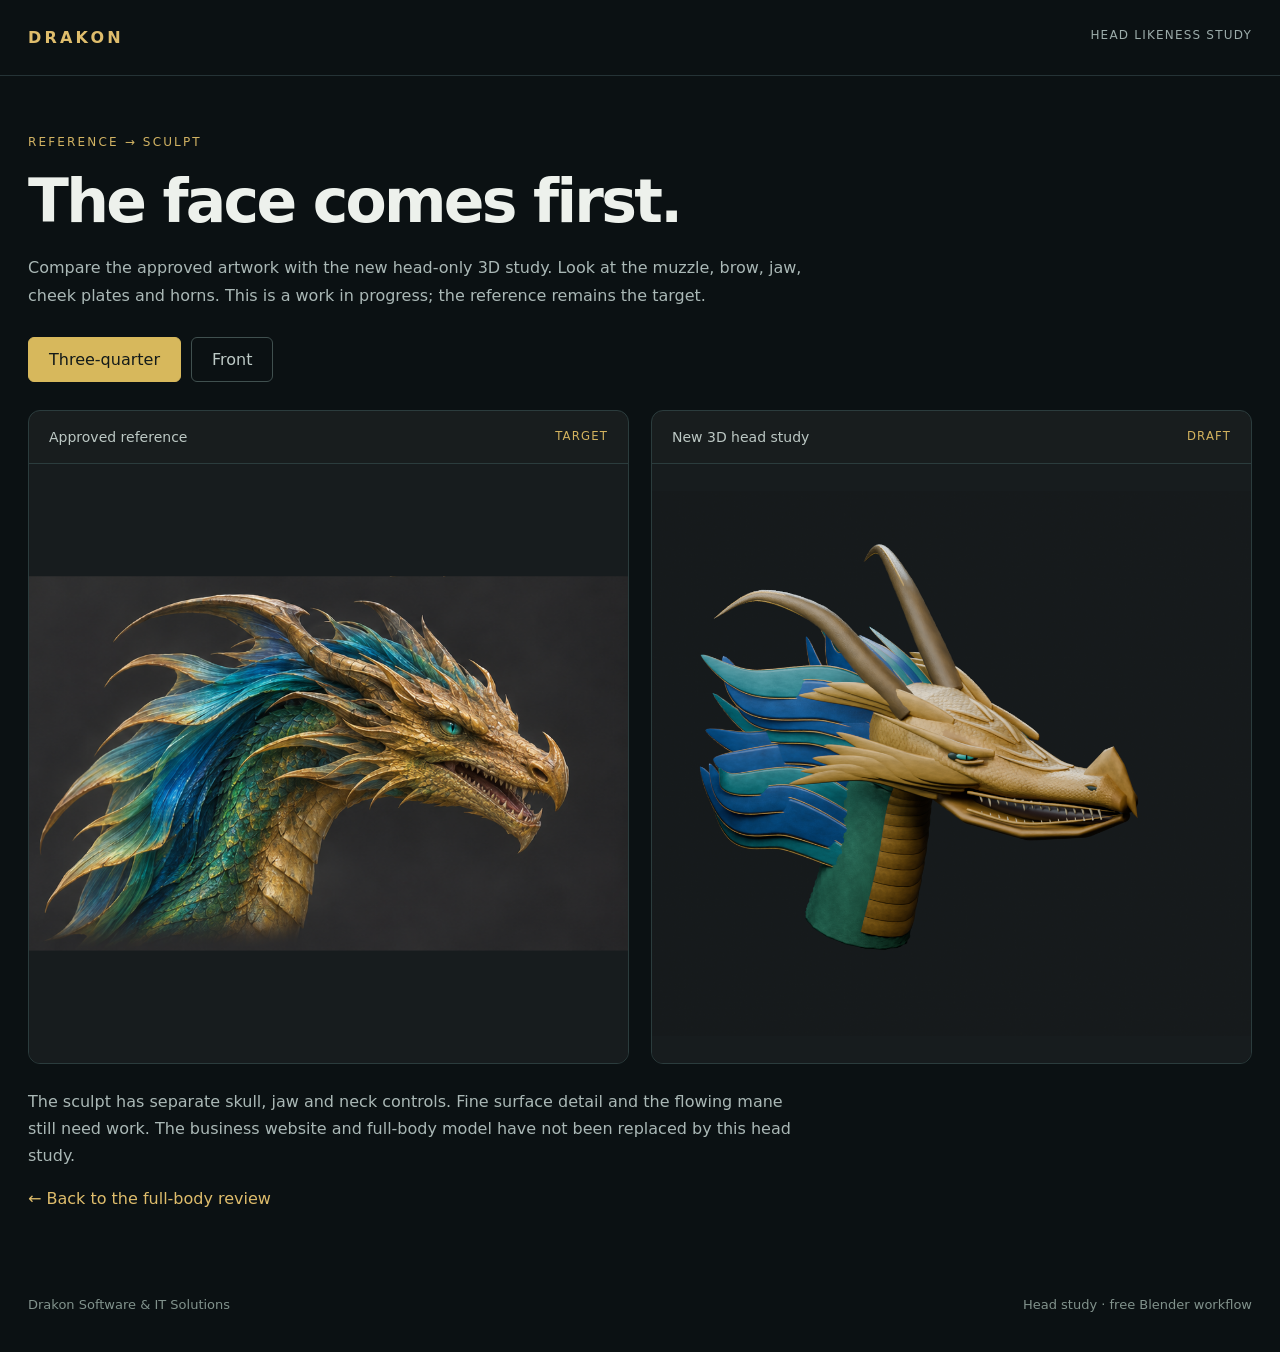
==== dragon-head-study.html @ 6e04b4b3 "Add head-only likeness study with reference comparison" ====
<!doctype html>
<html lang="en">
<head><meta charset="utf-8"><meta name="viewport" content="width=device-width,initial-scale=1"><meta name="robots" content="noindex"><title>Drakon — head likeness study</title><link rel="icon" href="drakon-primary.png">
<style>
:root{color-scheme:dark;font-family:system-ui,-apple-system,Segoe UI,sans-serif;background:#0b1113;color:#edf1ec}*{box-sizing:border-box}body{margin:0}header,main,footer{max-width:1340px;margin:auto;padding:28px}header{display:flex;justify-content:space-between;gap:20px;border-bottom:1px solid #253336}a{color:#dfbd6c;text-decoration:none}header a{font-weight:650;letter-spacing:.2em}header span{color:#9cacaa;font-size:12px;letter-spacing:.1em}.eyebrow{color:#d2b363;letter-spacing:.18em;font-size:12px;margin:28px 0 14px}h1{font-size:clamp(32px,5vw,60px);font-weight:550;letter-spacing:-.045em;margin:0 0 18px}p{color:#aab8b6;line-height:1.7;max-width:780px}nav{display:flex;gap:10px;margin:28px 0}button{font:inherit;background:transparent;color:#bdcac6;border:1px solid #40504f;padding:12px 20px;border-radius:6px;cursor:pointer}button[aria-pressed=true]{background:#d7b85c;color:#131a19;border-color:#d7b85c}button:focus-visible,a:focus-visible{outline:3px solid #79e5d0;outline-offset:4px}.comparison{display:grid;grid-template-columns:1fr 1fr;gap:22px}figure{margin:0;border:1px solid #2b3c3d;border-radius:12px;overflow:hidden;background:#181d1e}figcaption{padding:18px 20px;border-bottom:1px solid #2b3c3d;color:#bcc8c4;font-size:14px;display:flex;justify-content:space-between;gap:12px}figcaption small{color:#d3b35e;letter-spacing:.1em}.frame{width:100%;aspect-ratio:1;display:grid;place-items:center;background:#171c1e}.frame svg,.frame img{display:block;width:100%;height:100%;object-fit:contain}.note{margin-top:24px}footer{display:flex;justify-content:space-between;gap:20px;color:#81928c;font-size:13px;padding-top:40px;padding-bottom:40px}@media(max-width:680px){header,main,footer{padding:22px}header span{max-width:120px;text-align:right}.comparison{grid-template-columns:1fr;gap:18px}.frame{aspect-ratio:1.08}footer{flex-direction:column}}
</style></head>
<body><header><a href="./">DRAKON</a><span>HEAD LIKENESS STUDY</span></header>
<main><p class="eyebrow">REFERENCE → SCULPT</p><h1>The face comes first.</h1><p>Compare the approved artwork with the new head-only 3D study. Look at the muzzle, brow, jaw, cheek plates and horns. This is a work in progress; the reference remains the target.</p>
<nav aria-label="Comparison angle"><button type="button" data-view="quarter" aria-pressed="true">Three-quarter</button><button type="button" data-view="front" aria-pressed="false">Front</button></nav>
<section class="comparison" aria-label="Reference and head sculpt comparison">
<figure><figcaption>Approved reference <small>TARGET</small></figcaption><div class="frame"><svg id="reference" viewBox="650 470 886 554" role="img" aria-label="Approved realistic dragon head, three-quarter view"><defs><clipPath id="reference-window"><rect id="reference-crop" x="650" y="470" width="886" height="554"/></clipPath></defs><image href="drakon-realism-target.png" width="1536" height="1024" clip-path="url(#reference-window)"/></svg></div></figure>
<figure><figcaption>New 3D head study <small>DRAFT</small></figcaption><div class="frame"><img id="sculpt" src="drakon-head-study-quarter.png" alt="New 3D dragon head sculpt, three-quarter view"></div></figure>
</section>
<p class="note">The sculpt has separate skull, jaw and neck controls. Fine surface detail and the flowing mane still need work. The business website and full-body model have not been replaced by this head study.</p>
<p><a href="dragon-review.html?v=6">← Back to the full-body review</a></p>
</main><footer><span>Drakon Software &amp; IT Solutions</span><span>Head study · free Blender workflow</span></footer>
<script>
const settings={quarter:{box:'650 470 886 554',label:'three-quarter'},front:{box:'100 460 540 564',label:'front'}};
for(const button of document.querySelectorAll('[data-view]'))button.addEventListener('click',()=>{const key=button.dataset.view,view=settings[key];document.querySelector('#reference').setAttribute('viewBox',view.box);const crop=document.querySelector('#reference-crop');view.box.split(' ').forEach((value,i)=>crop.setAttribute(['x','y','width','height'][i],value));document.querySelector('#reference').setAttribute('aria-label','Approved realistic dragon head, '+view.label+' view');const image=document.querySelector('#sculpt');image.src='drakon-head-study-'+key+'.png';image.alt='New 3D dragon head sculpt, '+view.label+' view';for(const item of document.querySelectorAll('[data-view]'))item.setAttribute('aria-pressed',String(item===button))});
</script></body></html>
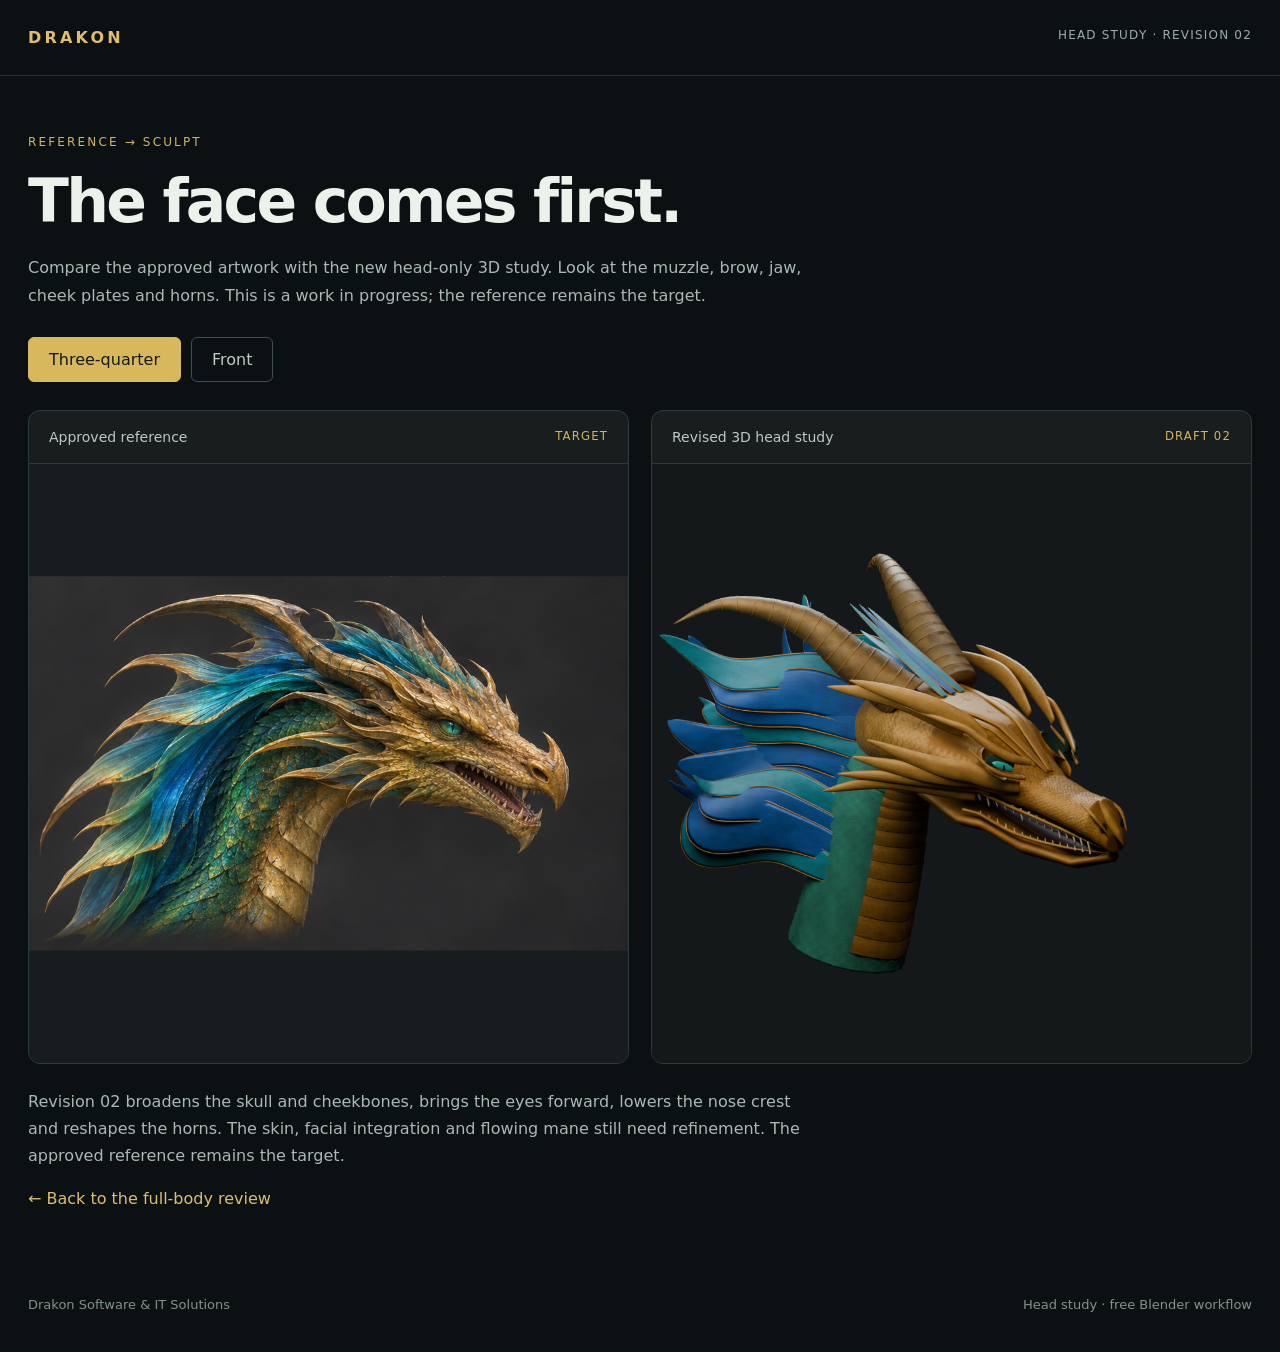
==== commit 30af8048: "Refine dragon head proportions and forward eyes" ====
--- a/dragon-head-study.html
+++ b/dragon-head-study.html
@@ -4,17 +4,17 @@
 <style>
 :root{color-scheme:dark;font-family:system-ui,-apple-system,Segoe UI,sans-serif;background:#0b1113;color:#edf1ec}*{box-sizing:border-box}body{margin:0}header,main,footer{max-width:1340px;margin:auto;padding:28px}header{display:flex;justify-content:space-between;gap:20px;border-bottom:1px solid #253336}a{color:#dfbd6c;text-decoration:none}header a{font-weight:650;letter-spacing:.2em}header span{color:#9cacaa;font-size:12px;letter-spacing:.1em}.eyebrow{color:#d2b363;letter-spacing:.18em;font-size:12px;margin:28px 0 14px}h1{font-size:clamp(32px,5vw,60px);font-weight:550;letter-spacing:-.045em;margin:0 0 18px}p{color:#aab8b6;line-height:1.7;max-width:780px}nav{display:flex;gap:10px;margin:28px 0}button{font:inherit;background:transparent;color:#bdcac6;border:1px solid #40504f;padding:12px 20px;border-radius:6px;cursor:pointer}button[aria-pressed=true]{background:#d7b85c;color:#131a19;border-color:#d7b85c}button:focus-visible,a:focus-visible{outline:3px solid #79e5d0;outline-offset:4px}.comparison{display:grid;grid-template-columns:1fr 1fr;gap:22px}figure{margin:0;border:1px solid #2b3c3d;border-radius:12px;overflow:hidden;background:#181d1e}figcaption{padding:18px 20px;border-bottom:1px solid #2b3c3d;color:#bcc8c4;font-size:14px;display:flex;justify-content:space-between;gap:12px}figcaption small{color:#d3b35e;letter-spacing:.1em}.frame{width:100%;aspect-ratio:1;display:grid;place-items:center;background:#171c1e}.frame svg,.frame img{display:block;width:100%;height:100%;object-fit:contain}.note{margin-top:24px}footer{display:flex;justify-content:space-between;gap:20px;color:#81928c;font-size:13px;padding-top:40px;padding-bottom:40px}@media(max-width:680px){header,main,footer{padding:22px}header span{max-width:120px;text-align:right}.comparison{grid-template-columns:1fr;gap:18px}.frame{aspect-ratio:1.08}footer{flex-direction:column}}
 </style></head>
-<body><header><a href="./">DRAKON</a><span>HEAD LIKENESS STUDY</span></header>
+<body><header><a href="./">DRAKON</a><span>HEAD STUDY · REVISION 02</span></header>
 <main><p class="eyebrow">REFERENCE → SCULPT</p><h1>The face comes first.</h1><p>Compare the approved artwork with the new head-only 3D study. Look at the muzzle, brow, jaw, cheek plates and horns. This is a work in progress; the reference remains the target.</p>
 <nav aria-label="Comparison angle"><button type="button" data-view="quarter" aria-pressed="true">Three-quarter</button><button type="button" data-view="front" aria-pressed="false">Front</button></nav>
 <section class="comparison" aria-label="Reference and head sculpt comparison">
 <figure><figcaption>Approved reference <small>TARGET</small></figcaption><div class="frame"><svg id="reference" viewBox="650 470 886 554" role="img" aria-label="Approved realistic dragon head, three-quarter view"><defs><clipPath id="reference-window"><rect id="reference-crop" x="650" y="470" width="886" height="554"/></clipPath></defs><image href="drakon-realism-target.png" width="1536" height="1024" clip-path="url(#reference-window)"/></svg></div></figure>
-<figure><figcaption>New 3D head study <small>DRAFT</small></figcaption><div class="frame"><img id="sculpt" src="drakon-head-study-quarter.png" alt="New 3D dragon head sculpt, three-quarter view"></div></figure>
+<figure><figcaption>Revised 3D head study <small>DRAFT 02</small></figcaption><div class="frame"><img id="sculpt" src="drakon-head-02-quarter.png" alt="Revised 3D dragon head sculpt, three-quarter view"></div></figure>
 </section>
-<p class="note">The sculpt has separate skull, jaw and neck controls. Fine surface detail and the flowing mane still need work. The business website and full-body model have not been replaced by this head study.</p>
+<p class="note">Revision 02 broadens the skull and cheekbones, brings the eyes forward, lowers the nose crest and reshapes the horns. The skin, facial integration and flowing mane still need refinement. The approved reference remains the target.</p>
 <p><a href="dragon-review.html?v=6">← Back to the full-body review</a></p>
 </main><footer><span>Drakon Software &amp; IT Solutions</span><span>Head study · free Blender workflow</span></footer>
 <script>
 const settings={quarter:{box:'650 470 886 554',label:'three-quarter'},front:{box:'100 460 540 564',label:'front'}};
-for(const button of document.querySelectorAll('[data-view]'))button.addEventListener('click',()=>{const key=button.dataset.view,view=settings[key];document.querySelector('#reference').setAttribute('viewBox',view.box);const crop=document.querySelector('#reference-crop');view.box.split(' ').forEach((value,i)=>crop.setAttribute(['x','y','width','height'][i],value));document.querySelector('#reference').setAttribute('aria-label','Approved realistic dragon head, '+view.label+' view');const image=document.querySelector('#sculpt');image.src='drakon-head-study-'+key+'.png';image.alt='New 3D dragon head sculpt, '+view.label+' view';for(const item of document.querySelectorAll('[data-view]'))item.setAttribute('aria-pressed',String(item===button))});
+for(const button of document.querySelectorAll('[data-view]'))button.addEventListener('click',()=>{const key=button.dataset.view,view=settings[key];document.querySelector('#reference').setAttribute('viewBox',view.box);const crop=document.querySelector('#reference-crop');view.box.split(' ').forEach((value,i)=>crop.setAttribute(['x','y','width','height'][i],value));document.querySelector('#reference').setAttribute('aria-label','Approved realistic dragon head, '+view.label+' view');const image=document.querySelector('#sculpt');image.src='drakon-head-02-'+key+'.png';image.alt='Revised 3D dragon head sculpt, '+view.label+' view';for(const item of document.querySelectorAll('[data-view]'))item.setAttribute('aria-pressed',String(item===button))});
 </script></body></html>
